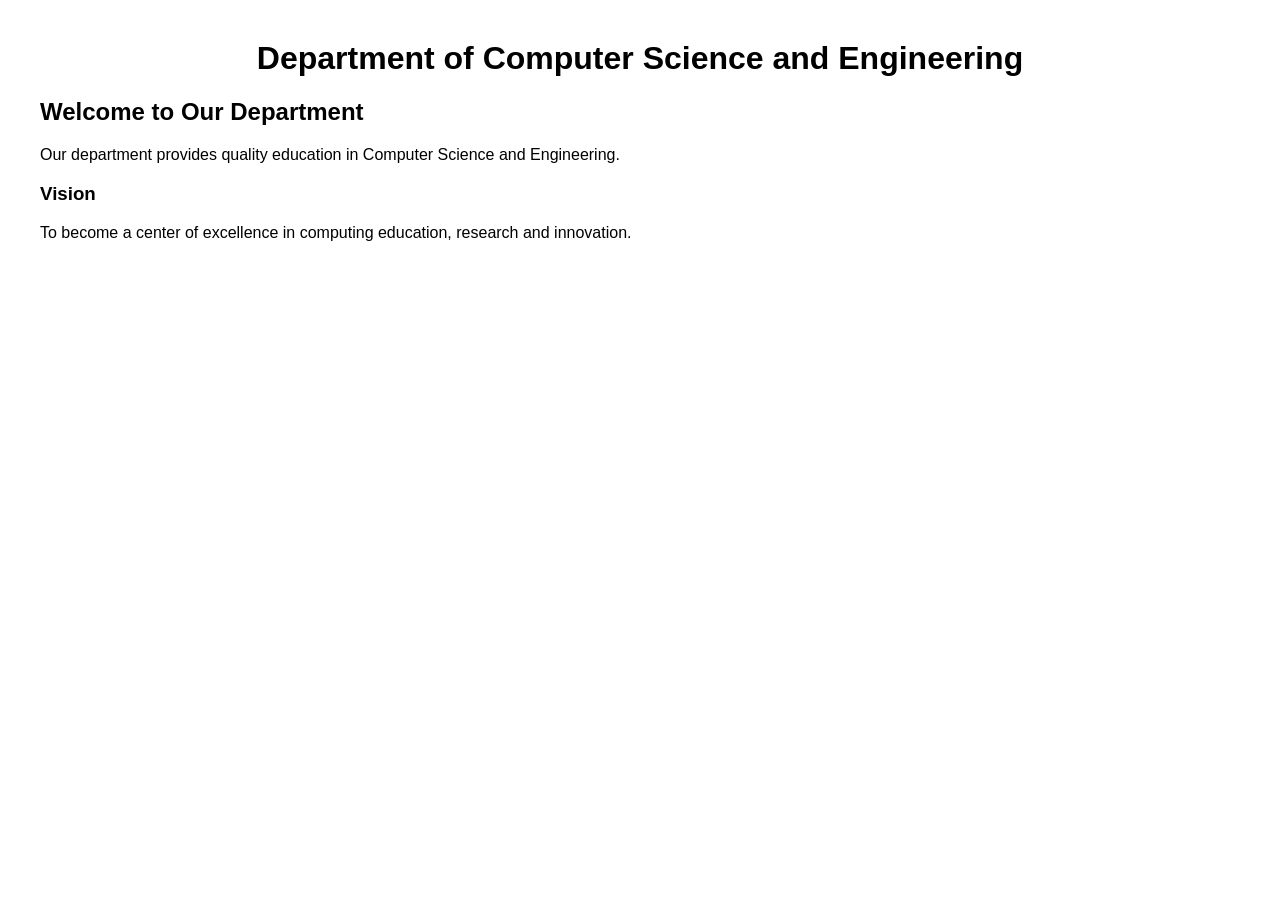
==== index.html @ 961ccb38 "Add department home page" ====
<!DOCTYPE html>
<html>
<head>
    <title>Computer Science Department</title>
    <link rel="stylesheet" href="style.css">
</head>
<body>

    <h1>Department of Computer Science and Engineering</h1>

    <h2>Welcome to Our Department</h2>

    <p>
        Our department provides quality education in Computer Science and Engineering.
    </p>

    <h3>Vision</h3>

    <p>
        To become a center of excellence in computing education, research and innovation.
    </p>

</body>
</html>
---- style.css ----
body {
    font-family: Arial, sans-serif;
    margin: 40px;
}

h1 {
    text-align: center;
}

nav {
    margin: 20px 0;
}

nav a {
    margin-right: 20px;
}

table {
    border-collapse: collapse;
}

th, td {
    padding: 10px;
}
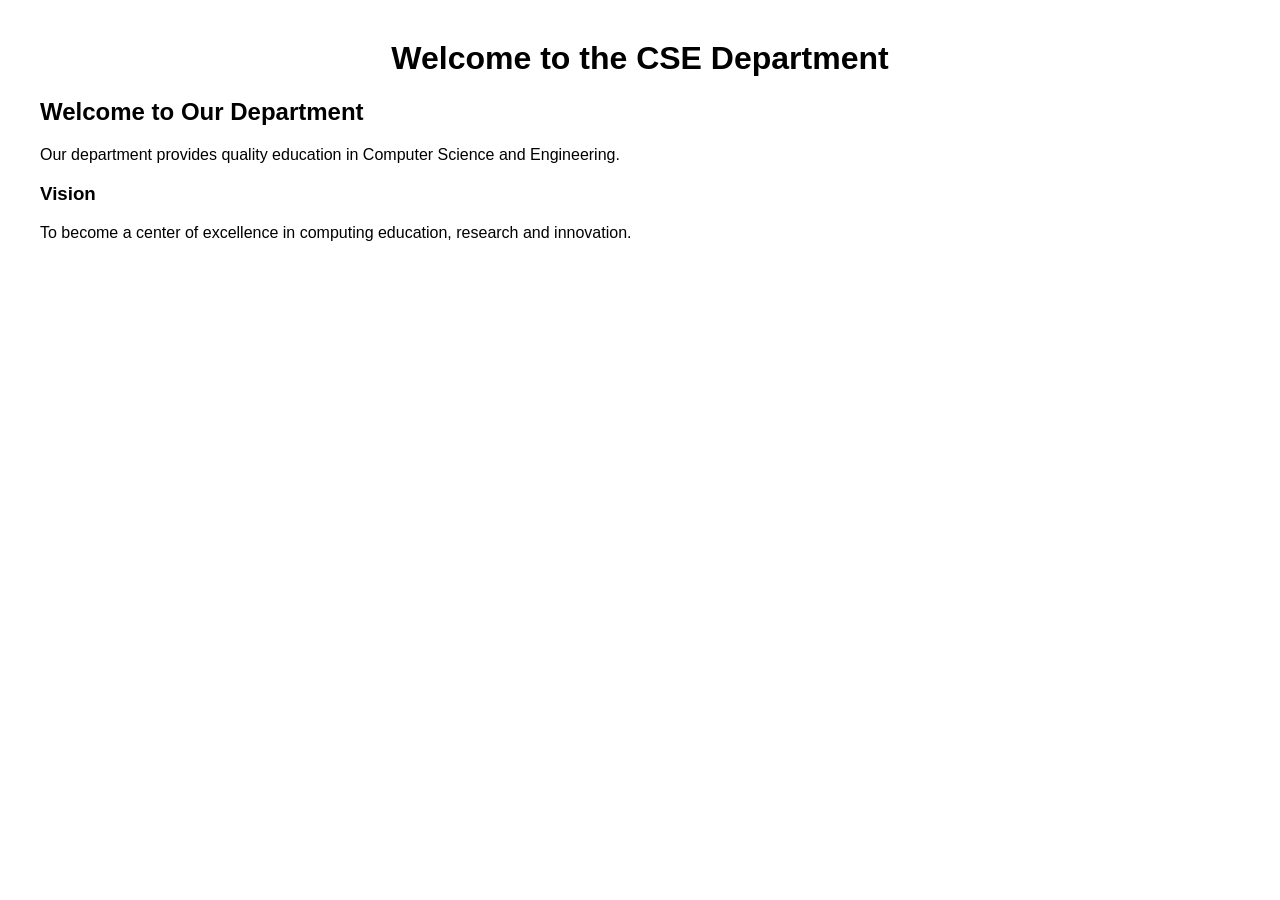
==== commit d438d0b7: "Update home page heading" ====
--- a/index.html
+++ b/index.html
@@ -6,7 +6,7 @@
 </head>
 <body>
 
-    <h1>Department of Computer Science and Engineering</h1>
+    <h1>Welcome to the CSE Department</h1>
 
     <h2>Welcome to Our Department</h2>
 
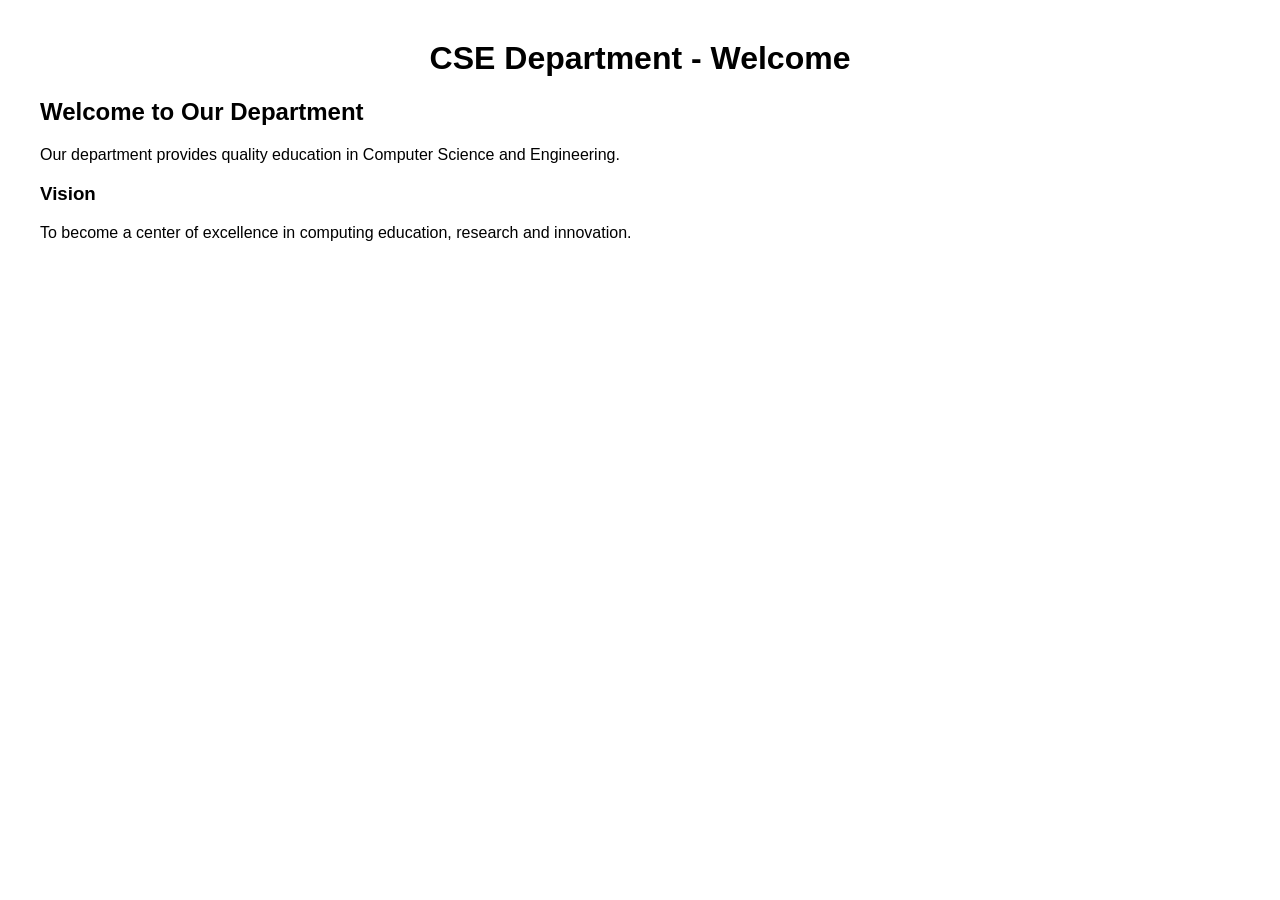
==== commit 8a4c0a4f: "Change home page heading" ====
--- a/index.html
+++ b/index.html
@@ -6,7 +6,7 @@
 </head>
 <body>
 
-    <h1>Welcome to the CSE Department</h1>
+    <h1>CSE Department - Welcome</h1>
 
     <h2>Welcome to Our Department</h2>
 
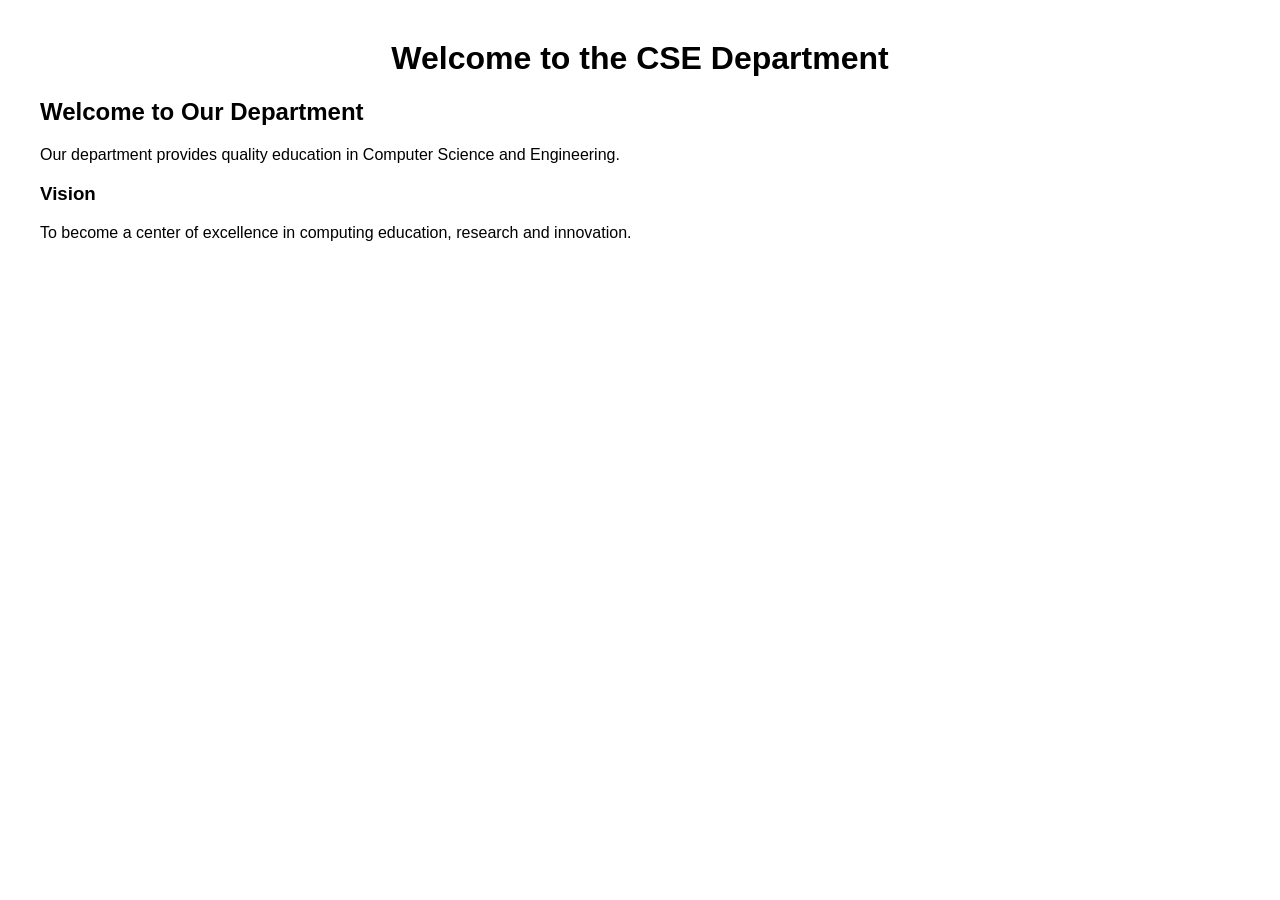
==== commit b67ee7da: "Resolve merge conflict in home page" ====
--- a/index.html
+++ b/index.html
@@ -6,8 +6,7 @@
 </head>
 <body>
 
-    <h1>CSE Department - Welcome</h1>
-
+    <h1>Welcome to the CSE Department</h1>
     <h2>Welcome to Our Department</h2>
 
     <p>
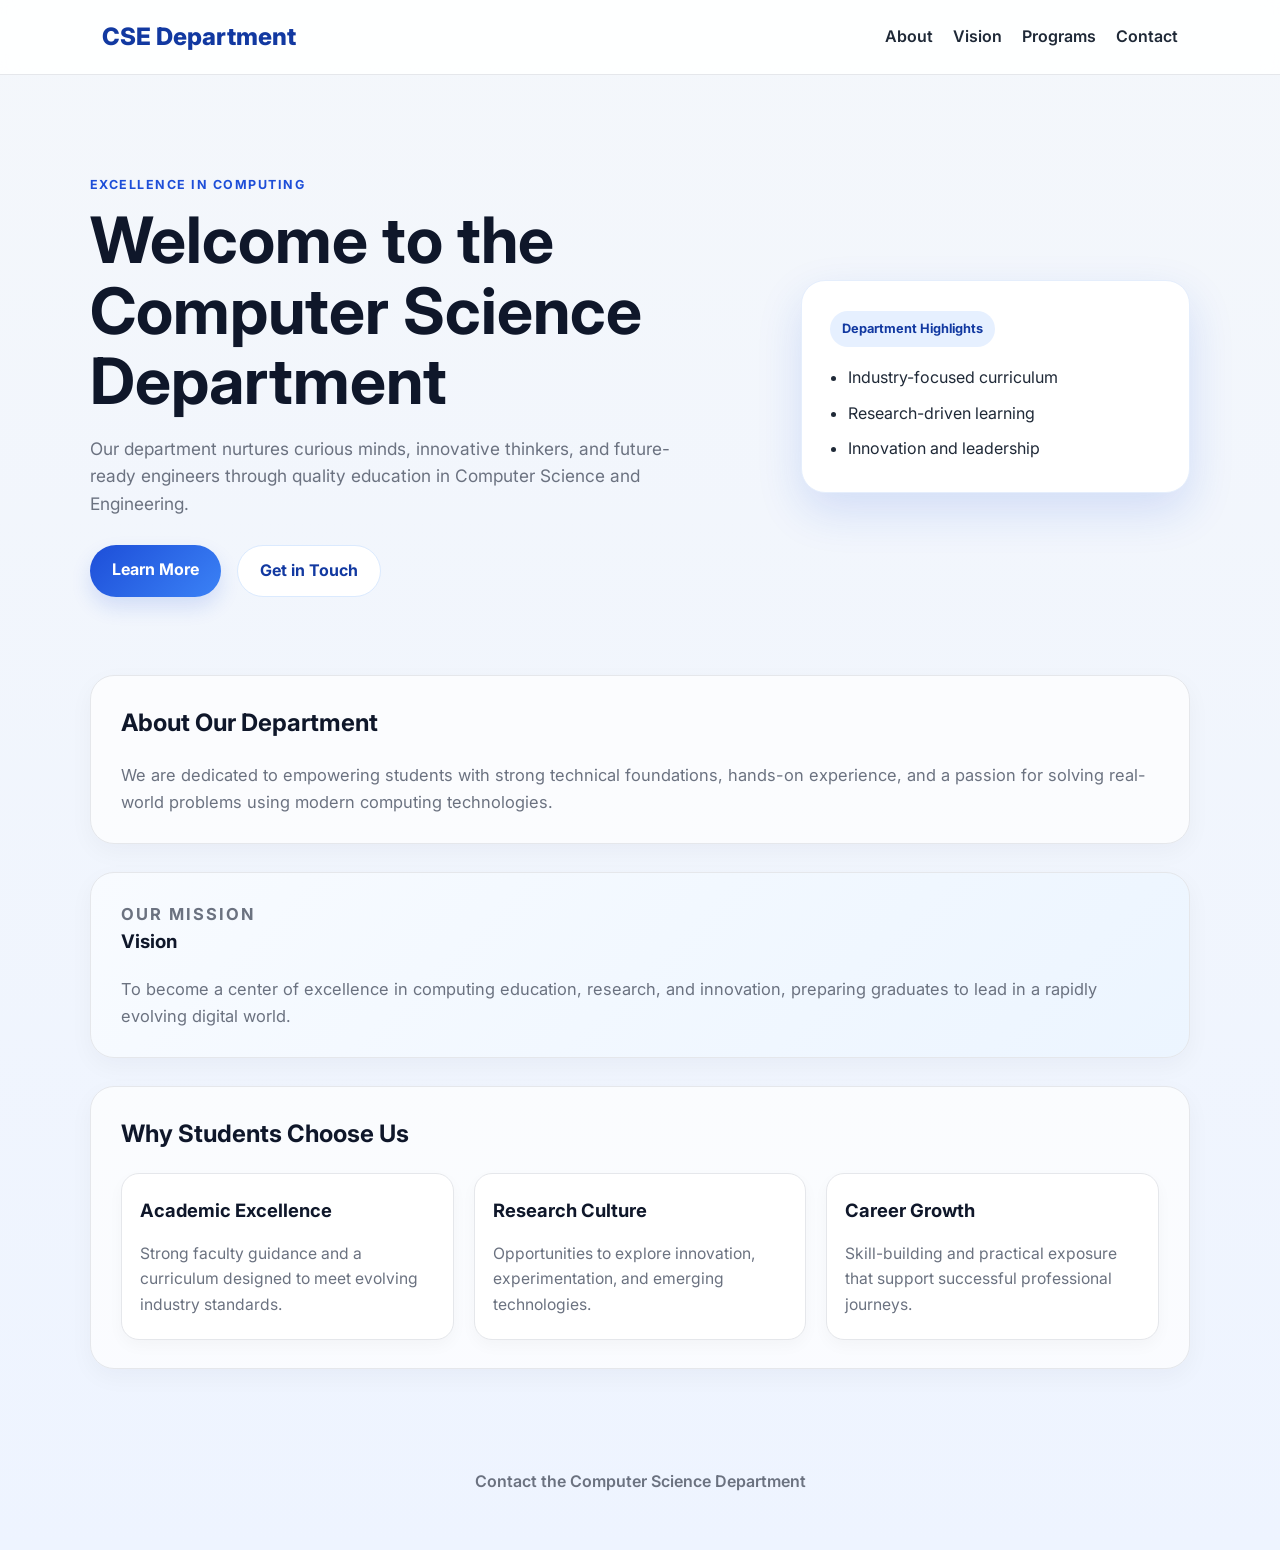
==== commit 8176bd25: "Update website files" ====
--- a/index.html
+++ b/index.html
@@ -1,23 +1,86 @@
 <!DOCTYPE html>
-<html>
+<html lang="en">
 <head>
+    <meta charset="UTF-8">
+    <meta name="viewport" content="width=device-width, initial-scale=1.0">
     <title>Computer Science Department</title>
+    <link rel="preconnect" href="https://fonts.googleapis.com">
+    <link rel="preconnect" href="https://fonts.gstatic.com" crossorigin>
+    <link href="https://fonts.googleapis.com/css2?family=Inter:wght@400;500;600;700;800&display=swap" rel="stylesheet">
     <link rel="stylesheet" href="style.css">
 </head>
 <body>
+    <header class="topbar">
+        <div class="brand">CSE Department</div>
+        <nav class="nav">
+            <a href="#about">About</a>
+            <a href="#vision">Vision</a>
+            <a href="#programs">Programs</a>
+            <a href="#contact">Contact</a>
+        </nav>
+    </header>
 
-    <h1>Welcome to the CSE Department</h1>
-    <h2>Welcome to Our Department</h2>
+    <main>
+        <section class="hero">
+            <div class="hero-text">
+                <p class="eyebrow">Excellence in Computing</p>
+                <h1>Welcome to the Computer Science Department</h1>
+                <p class="intro">
+                    Our department nurtures curious minds, innovative thinkers, and future-ready engineers through quality education in Computer Science and Engineering.
+                </p>
+                <div class="hero-actions">
+                    <a class="primary-btn" href="#about">Learn More</a>
+                    <a class="secondary-btn" href="#contact">Get in Touch</a>
+                </div>
+            </div>
+            <div class="hero-card">
+                <div class="card-badge">Department Highlights</div>
+                <ul>
+                    <li>Industry-focused curriculum</li>
+                    <li>Research-driven learning</li>
+                    <li>Innovation and leadership</li>
+                </ul>
+            </div>
+        </section>
 
-    <p>
-        Our department provides quality education in Computer Science and Engineering.
-    </p>
+        <section id="about" class="section">
+            <h2>About Our Department</h2>
+            <p>
+                We are dedicated to empowering students with strong technical foundations, hands-on experience, and a passion for solving real-world problems using modern computing technologies.
+            </p>
+        </section>
 
-    <h3>Vision</h3>
+        <section id="vision" class="section vision-section">
+            <div class="section-heading">
+                <p class="eyebrow">Our Mission</p>
+                <h3>Vision</h3>
+            </div>
+            <p>
+                To become a center of excellence in computing education, research, and innovation, preparing graduates to lead in a rapidly evolving digital world.
+            </p>
+        </section>
 
-    <p>
-        To become a center of excellence in computing education, research and innovation.
-    </p>
+        <section id="programs" class="section cards-section">
+            <h2>Why Students Choose Us</h2>
+            <div class="cards">
+                <article class="card">
+                    <h3>Academic Excellence</h3>
+                    <p>Strong faculty guidance and a curriculum designed to meet evolving industry standards.</p>
+                </article>
+                <article class="card">
+                    <h3>Research Culture</h3>
+                    <p>Opportunities to explore innovation, experimentation, and emerging technologies.</p>
+                </article>
+                <article class="card">
+                    <h3>Career Growth</h3>
+                    <p>Skill-building and practical exposure that support successful professional journeys.</p>
+                </article>
+            </div>
+        </section>
+    </main>
 
+    <footer id="contact" class="footer">
+        <p>Contact the Computer Science Department</p>
+    </footer>
 </body>
 </html>
--- a/style.css
+++ b/style.css
@@ -1,24 +1,246 @@
+:root {
+    --bg: #f4f7fb;
+    --bg-accent: #e6f0ff;
+    --primary: #1d4ed8;
+    --primary-dark: #1239a1;
+    --text: #1f2937;
+    --muted: #6b7280;
+    --card: #ffffff;
+    --shadow: rgba(29, 78, 216, 0.15);
+}
+
+* {
+    box-sizing: border-box;
+}
+
+html {
+    scroll-behavior: smooth;
+}
+
 body {
-    font-family: Arial, sans-serif;
-    margin: 40px;
+    margin: 0;
+    font-family: 'Inter', Arial, sans-serif;
+    background: linear-gradient(180deg, var(--bg) 0%, #eef4ff 100%);
+    color: var(--text);
+    line-height: 1.6;
+}
+
+header {
+    position: sticky;
+    top: 0;
+    z-index: 10;
+    display: flex;
+    justify-content: space-between;
+    align-items: center;
+    padding: 18px 8%;
+    background: rgba(255, 255, 255, 0.9);
+    backdrop-filter: blur(8px);
+    border-bottom: 1px solid #e5e7eb;
+}
+
+.brand {
+    font-size: 1.5rem;
+    font-weight: 800;
+    color: var(--primary-dark);
+}
+
+.nav {
+    display: flex;
+    gap: 20px;
+    flex-wrap: wrap;
+}
+
+.nav a {
+    text-decoration: none;
+    color: var(--text);
+    font-weight: 600;
+    transition: color 0.2s ease;
+}
+
+.nav a:hover {
+    color: var(--primary);
+}
+
+main {
+    width: min(1100px, 90%);
+    margin: 0 auto;
+    padding: 40px 0 60px;
+}
+
+.hero {
+    display: grid;
+    grid-template-columns: 1.4fr 0.8fr;
+    gap: 30px;
+    align-items: center;
+    padding: 40px 0 30px;
+}
+
+.hero-text {
+    padding: 20px 0;
+}
+
+.eyebrow {
+    margin: 0 0 10px;
+    text-transform: uppercase;
+    letter-spacing: 0.12em;
+    font-size: 0.78rem;
+    color: var(--primary);
+    font-weight: 700;
 }
 
 h1 {
+    margin: 0;
+    font-size: clamp(2.3rem, 5vw, 4rem);
+    line-height: 1.1;
+    color: #0f172a;
+}
+
+.intro {
+    margin-top: 18px;
+    max-width: 620px;
+    font-size: 1.08rem;
+    color: var(--muted);
+}
+
+.hero-actions {
+    display: flex;
+    gap: 16px;
+    margin-top: 28px;
+    flex-wrap: wrap;
+}
+
+.primary-btn,
+.secondary-btn {
+    display: inline-block;
+    padding: 12px 22px;
+    border-radius: 999px;
+    text-decoration: none;
+    font-weight: 700;
+    transition: transform 0.2s ease, box-shadow 0.2s ease;
+}
+
+.primary-btn {
+    background: linear-gradient(135deg, var(--primary), #3b82f6);
+    color: #fff;
+    box-shadow: 0 10px 20px var(--shadow);
+}
+
+.secondary-btn {
+    background: #fff;
+    color: var(--primary-dark);
+    border: 1px solid #dbeafe;
+}
+
+.primary-btn:hover,
+.secondary-btn:hover {
+    transform: translateY(-2px);
+}
+
+.hero-card {
+    background: var(--card);
+    border-radius: 24px;
+    padding: 30px 28px;
+    box-shadow: 0 18px 45px var(--shadow);
+    border: 1px solid #e5eefc;
+}
+
+.card-badge {
+    display: inline-block;
+    background: var(--bg-accent);
+    color: var(--primary-dark);
+    padding: 8px 12px;
+    border-radius: 999px;
+    font-size: 0.8rem;
+    font-weight: 700;
+    margin-bottom: 18px;
+}
+
+.hero-card ul {
+    margin: 0;
+    padding-left: 18px;
+    color: var(--text);
+}
+
+.hero-card li + li {
+    margin-top: 10px;
+}
+
+.section {
+    background: rgba(255, 255, 255, 0.7);
+    border: 1px solid #e5e7eb;
+    border-radius: 24px;
+    padding: 28px 30px;
+    margin-top: 28px;
+    box-shadow: 0 8px 25px rgba(15, 23, 42, 0.04);
+}
+
+.section h2,
+.section h3 {
+    margin-top: 0;
+    color: #0f172a;
+}
+
+.section p {
+    margin-bottom: 0;
+    color: var(--muted);
+    font-size: 1.03rem;
+}
+
+.vision-section {
+    background: linear-gradient(135deg, #f8fbff, #ecf5ff);
+}
+
+.cards-section h2 {
+    margin-bottom: 20px;
+}
+
+.cards {
+    display: grid;
+    grid-template-columns: repeat(3, minmax(0, 1fr));
+    gap: 20px;
+}
+
+.card {
+    background: var(--card);
+    border: 1px solid #e5e7eb;
+    border-radius: 18px;
+    padding: 22px 18px;
+    box-shadow: 0 6px 16px rgba(15, 23, 42, 0.03);
+}
+
+.card h3 {
+    margin-bottom: 10px;
+    font-size: 1.15rem;
+}
+
+.card p {
+    font-size: 0.98rem;
+}
+
+.footer {
     text-align: center;
-}
-
-nav {
-    margin: 20px 0;
-}
-
-nav a {
-    margin-right: 20px;
-}
-
-table {
-    border-collapse: collapse;
-}
-
-th, td {
-    padding: 10px;
-}
+    padding: 24px 16px 40px;
+    color: var(--muted);
+    font-weight: 600;
+}
+
+@media (max-width: 768px) {
+    header {
+        flex-direction: column;
+        gap: 12px;
+        padding-top: 16px;
+        padding-bottom: 16px;
+    }
+
+    .hero {
+        grid-template-columns: 1fr;
+    }
+
+    .cards {
+        grid-template-columns: 1fr;
+    }
+
+    main {
+        padding-top: 24px;
+    }
+}
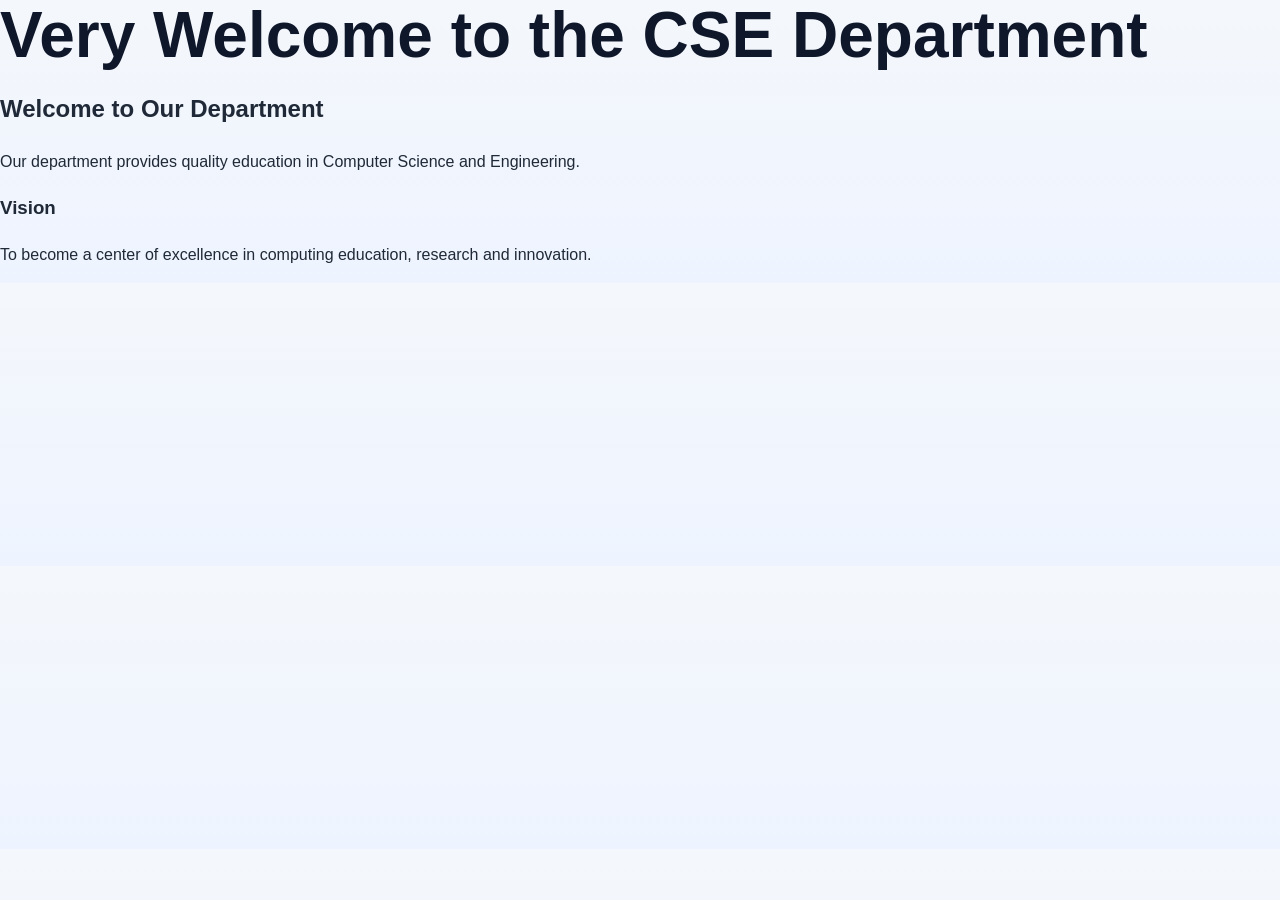
==== commit 952234bb: "Update home page heading" ====
--- a/index.html
+++ b/index.html
@@ -1,86 +1,24 @@
 <!DOCTYPE html>
-<html lang="en">
+<html>
 <head>
-    <meta charset="UTF-8">
-    <meta name="viewport" content="width=device-width, initial-scale=1.0">
     <title>Computer Science Department</title>
-    <link rel="preconnect" href="https://fonts.googleapis.com">
-    <link rel="preconnect" href="https://fonts.gstatic.com" crossorigin>
-    <link href="https://fonts.googleapis.com/css2?family=Inter:wght@400;500;600;700;800&display=swap" rel="stylesheet">
     <link rel="stylesheet" href="style.css">
 </head>
 <body>
-    <header class="topbar">
-        <div class="brand">CSE Department</div>
-        <nav class="nav">
-            <a href="#about">About</a>
-            <a href="#vision">Vision</a>
-            <a href="#programs">Programs</a>
-            <a href="#contact">Contact</a>
-        </nav>
-    </header>
 
-    <main>
-        <section class="hero">
-            <div class="hero-text">
-                <p class="eyebrow">Excellence in Computing</p>
-                <h1>Welcome to the Computer Science Department</h1>
-                <p class="intro">
-                    Our department nurtures curious minds, innovative thinkers, and future-ready engineers through quality education in Computer Science and Engineering.
-                </p>
-                <div class="hero-actions">
-                    <a class="primary-btn" href="#about">Learn More</a>
-                    <a class="secondary-btn" href="#contact">Get in Touch</a>
-                </div>
-            </div>
-            <div class="hero-card">
-                <div class="card-badge">Department Highlights</div>
-                <ul>
-                    <li>Industry-focused curriculum</li>
-                    <li>Research-driven learning</li>
-                    <li>Innovation and leadership</li>
-                </ul>
-            </div>
-        </section>
+    <h1>Very Welcome to the CSE Department</h1>
 
-        <section id="about" class="section">
-            <h2>About Our Department</h2>
-            <p>
-                We are dedicated to empowering students with strong technical foundations, hands-on experience, and a passion for solving real-world problems using modern computing technologies.
-            </p>
-        </section>
+    <h2>Welcome to Our Department</h2>
 
-        <section id="vision" class="section vision-section">
-            <div class="section-heading">
-                <p class="eyebrow">Our Mission</p>
-                <h3>Vision</h3>
-            </div>
-            <p>
-                To become a center of excellence in computing education, research, and innovation, preparing graduates to lead in a rapidly evolving digital world.
-            </p>
-        </section>
+    <p>
+        Our department provides quality education in Computer Science and Engineering.
+    </p>
 
-        <section id="programs" class="section cards-section">
-            <h2>Why Students Choose Us</h2>
-            <div class="cards">
-                <article class="card">
-                    <h3>Academic Excellence</h3>
-                    <p>Strong faculty guidance and a curriculum designed to meet evolving industry standards.</p>
-                </article>
-                <article class="card">
-                    <h3>Research Culture</h3>
-                    <p>Opportunities to explore innovation, experimentation, and emerging technologies.</p>
-                </article>
-                <article class="card">
-                    <h3>Career Growth</h3>
-                    <p>Skill-building and practical exposure that support successful professional journeys.</p>
-                </article>
-            </div>
-        </section>
-    </main>
+    <h3>Vision</h3>
 
-    <footer id="contact" class="footer">
-        <p>Contact the Computer Science Department</p>
-    </footer>
+    <p>
+        To become a center of excellence in computing education, research and innovation.
+    </p>
+
 </body>
 </html>
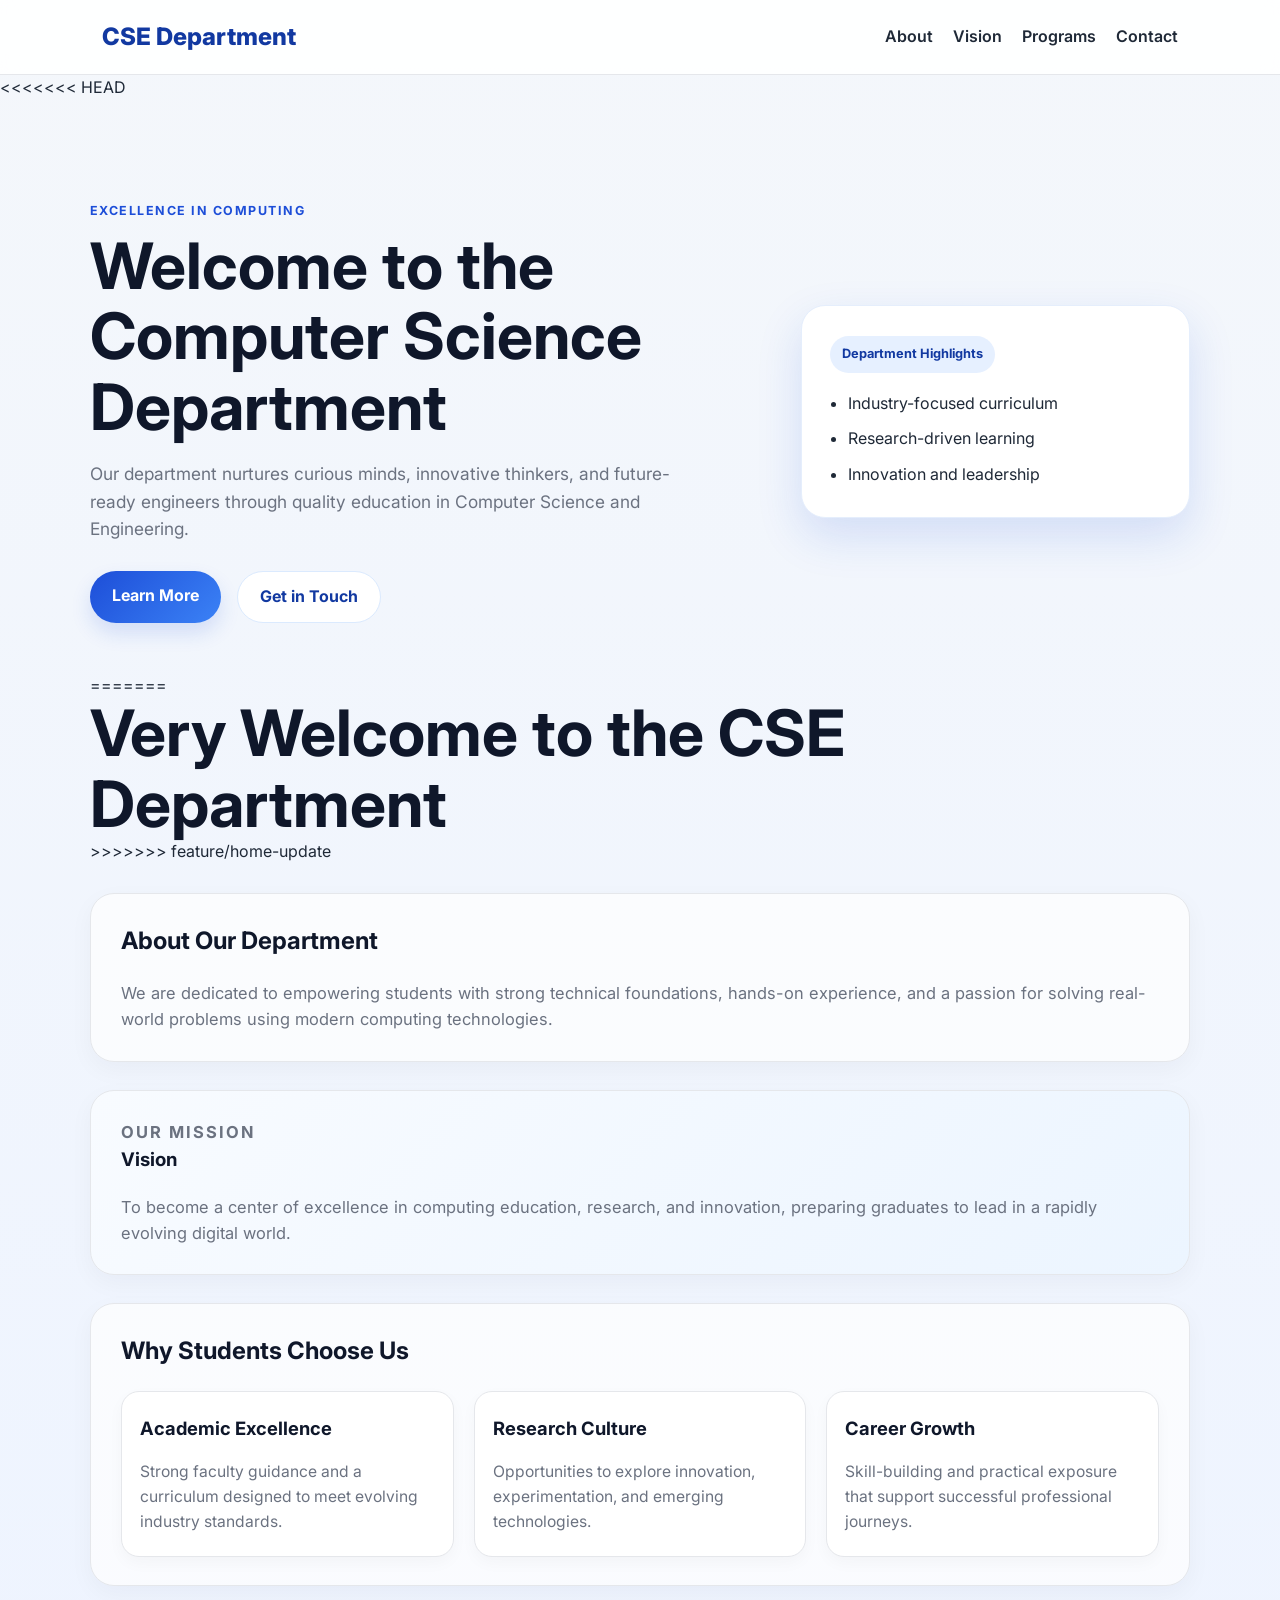
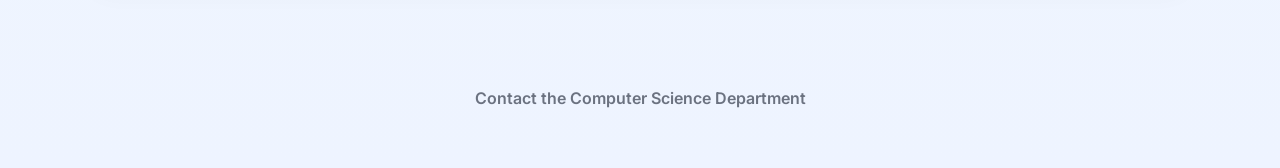
==== commit 4486287f: "Resolve merge conflict in home page" ====
--- a/index.html
+++ b/index.html
@@ -1,24 +1,90 @@
 <!DOCTYPE html>
-<html>
+<html lang="en">
 <head>
+    <meta charset="UTF-8">
+    <meta name="viewport" content="width=device-width, initial-scale=1.0">
     <title>Computer Science Department</title>
+    <link rel="preconnect" href="https://fonts.googleapis.com">
+    <link rel="preconnect" href="https://fonts.gstatic.com" crossorigin>
+    <link href="https://fonts.googleapis.com/css2?family=Inter:wght@400;500;600;700;800&display=swap" rel="stylesheet">
     <link rel="stylesheet" href="style.css">
 </head>
 <body>
+    <header class="topbar">
+        <div class="brand">CSE Department</div>
+        <nav class="nav">
+            <a href="#about">About</a>
+            <a href="#vision">Vision</a>
+            <a href="#programs">Programs</a>
+            <a href="#contact">Contact</a>
+        </nav>
+    </header>
 
+<<<<<<< HEAD
+    <main>
+        <section class="hero">
+            <div class="hero-text">
+                <p class="eyebrow">Excellence in Computing</p>
+                <h1>Welcome to the Computer Science Department</h1>
+                <p class="intro">
+                    Our department nurtures curious minds, innovative thinkers, and future-ready engineers through quality education in Computer Science and Engineering.
+                </p>
+                <div class="hero-actions">
+                    <a class="primary-btn" href="#about">Learn More</a>
+                    <a class="secondary-btn" href="#contact">Get in Touch</a>
+                </div>
+            </div>
+            <div class="hero-card">
+                <div class="card-badge">Department Highlights</div>
+                <ul>
+                    <li>Industry-focused curriculum</li>
+                    <li>Research-driven learning</li>
+                    <li>Innovation and leadership</li>
+                </ul>
+            </div>
+        </section>
+=======
     <h1>Very Welcome to the CSE Department</h1>
+>>>>>>> feature/home-update
 
-    <h2>Welcome to Our Department</h2>
+        <section id="about" class="section">
+            <h2>About Our Department</h2>
+            <p>
+                We are dedicated to empowering students with strong technical foundations, hands-on experience, and a passion for solving real-world problems using modern computing technologies.
+            </p>
+        </section>
 
-    <p>
-        Our department provides quality education in Computer Science and Engineering.
-    </p>
+        <section id="vision" class="section vision-section">
+            <div class="section-heading">
+                <p class="eyebrow">Our Mission</p>
+                <h3>Vision</h3>
+            </div>
+            <p>
+                To become a center of excellence in computing education, research, and innovation, preparing graduates to lead in a rapidly evolving digital world.
+            </p>
+        </section>
 
-    <h3>Vision</h3>
+        <section id="programs" class="section cards-section">
+            <h2>Why Students Choose Us</h2>
+            <div class="cards">
+                <article class="card">
+                    <h3>Academic Excellence</h3>
+                    <p>Strong faculty guidance and a curriculum designed to meet evolving industry standards.</p>
+                </article>
+                <article class="card">
+                    <h3>Research Culture</h3>
+                    <p>Opportunities to explore innovation, experimentation, and emerging technologies.</p>
+                </article>
+                <article class="card">
+                    <h3>Career Growth</h3>
+                    <p>Skill-building and practical exposure that support successful professional journeys.</p>
+                </article>
+            </div>
+        </section>
+    </main>
 
-    <p>
-        To become a center of excellence in computing education, research and innovation.
-    </p>
-
+    <footer id="contact" class="footer">
+        <p>Contact the Computer Science Department</p>
+    </footer>
 </body>
 </html>
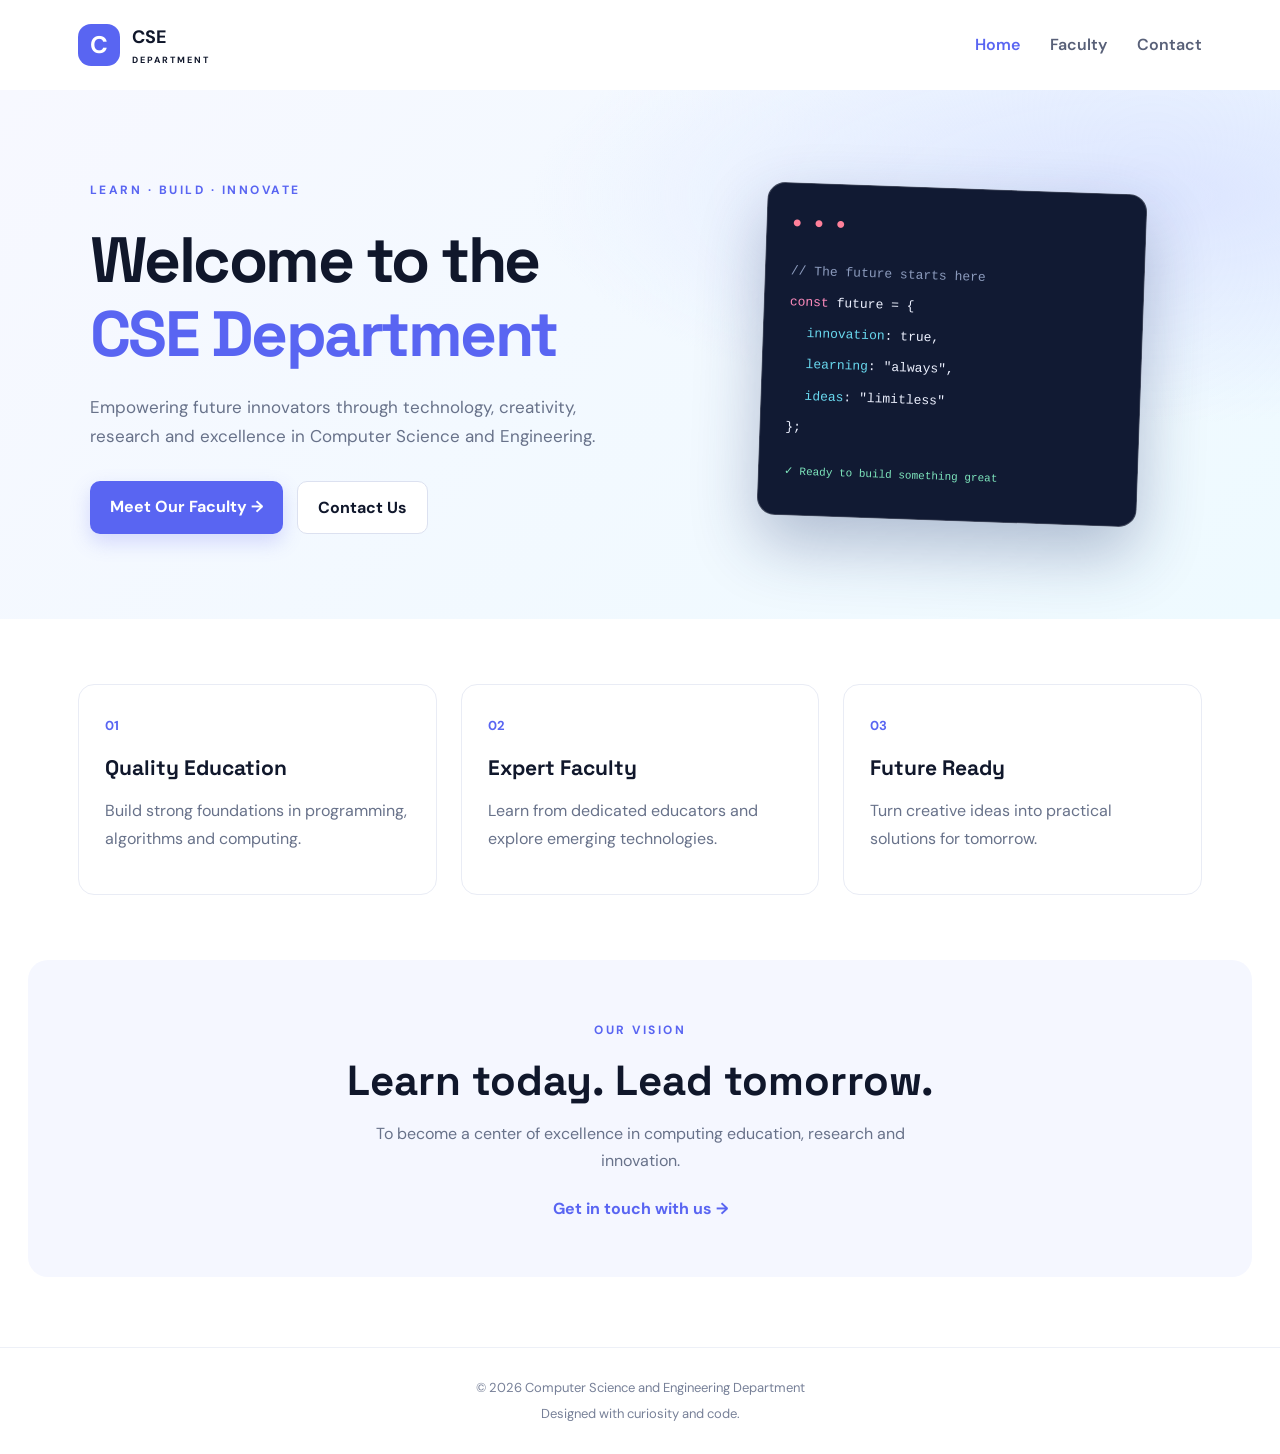
==== commit dd3bb32c: "Improve department website design" ====
--- a/index.html
+++ b/index.html
@@ -1,90 +1,87 @@
+
 <!DOCTYPE html>
 <html lang="en">
 <head>
-    <meta charset="UTF-8">
-    <meta name="viewport" content="width=device-width, initial-scale=1.0">
-    <title>Computer Science Department</title>
-    <link rel="preconnect" href="https://fonts.googleapis.com">
-    <link rel="preconnect" href="https://fonts.gstatic.com" crossorigin>
-    <link href="https://fonts.googleapis.com/css2?family=Inter:wght@400;500;600;700;800&display=swap" rel="stylesheet">
-    <link rel="stylesheet" href="style.css">
+  <meta charset="UTF-8">
+  <meta name="viewport" content="width=device-width, initial-scale=1.0">
+  <title>CSE Department | Excellence in Computing</title>
+  <link rel="stylesheet" href="style.css">
 </head>
 <body>
-    <header class="topbar">
-        <div class="brand">CSE Department</div>
-        <nav class="nav">
-            <a href="#about">About</a>
-            <a href="#vision">Vision</a>
-            <a href="#programs">Programs</a>
-            <a href="#contact">Contact</a>
-        </nav>
-    </header>
+  <header class="navbar">
+    <a class="brand" href="index.html">
+      <span class="brand-icon">C</span>
+      <span>CSE <small>DEPARTMENT</small></span>
+    </a>
+    <nav>
+      <a class="active" href="index.html">Home</a>
+      <a href="faculty.html">Faculty</a>
+      <a href="contact.html">Contact</a>
+    </nav>
+  </header>
 
-<<<<<<< HEAD
-    <main>
-        <section class="hero">
-            <div class="hero-text">
-                <p class="eyebrow">Excellence in Computing</p>
-                <h1>Welcome to the Computer Science Department</h1>
-                <p class="intro">
-                    Our department nurtures curious minds, innovative thinkers, and future-ready engineers through quality education in Computer Science and Engineering.
-                </p>
-                <div class="hero-actions">
-                    <a class="primary-btn" href="#about">Learn More</a>
-                    <a class="secondary-btn" href="#contact">Get in Touch</a>
-                </div>
-            </div>
-            <div class="hero-card">
-                <div class="card-badge">Department Highlights</div>
-                <ul>
-                    <li>Industry-focused curriculum</li>
-                    <li>Research-driven learning</li>
-                    <li>Innovation and leadership</li>
-                </ul>
-            </div>
-        </section>
-=======
-    <h1>Very Welcome to the CSE Department</h1>
->>>>>>> feature/home-update
+  <main>
+    <section class="hero">
+      <div class="hero-content">
+        <span class="eyebrow">LEARN · BUILD · INNOVATE</span>
+        <h1>Welcome to the <span>CSE Department</span></h1>
+        <p>
+          Empowering future innovators through technology, creativity,
+          research and excellence in Computer Science and Engineering.
+        </p>
+        <div class="hero-actions">
+          <a class="button primary" href="faculty.html">Meet Our Faculty →</a>
+          <a class="button secondary" href="contact.html">Contact Us</a>
+        </div>
+      </div>
+      <div class="hero-art" aria-label="Computer science illustration">
+        <div class="orbit orbit-one"></div>
+        <div class="orbit orbit-two"></div>
+        <div class="code-card">
+          <div class="dots">● ● ●</div>
+          <p class="code-muted">// The future starts here</p>
+          <p><span class="pink">const</span> future = {</p>
+          <p class="indent"><span class="blue">innovation</span>: true,</p>
+          <p class="indent"><span class="blue">learning</span>: "always",</p>
+          <p class="indent"><span class="blue">ideas</span>: "limitless"</p>
+          <p>};</p>
+          <p class="success">✓ Ready to build something great</p>
+        </div>
+      </div>
+    </section>
 
-        <section id="about" class="section">
-            <h2>About Our Department</h2>
-            <p>
-                We are dedicated to empowering students with strong technical foundations, hands-on experience, and a passion for solving real-world problems using modern computing technologies.
-            </p>
-        </section>
+    <section class="highlights">
+      <article class="highlight">
+        <span class="number">01</span>
+        <h2>Quality Education</h2>
+        <p>Build strong foundations in programming, algorithms and computing.</p>
+      </article>
+      <article class="highlight">
+        <span class="number">02</span>
+        <h2>Expert Faculty</h2>
+        <p>Learn from dedicated educators and explore emerging technologies.</p>
+      </article>
+      <article class="highlight">
+        <span class="number">03</span>
+        <h2>Future Ready</h2>
+        <p>Turn creative ideas into practical solutions for tomorrow.</p>
+      </article>
+    </section>
 
-        <section id="vision" class="section vision-section">
-            <div class="section-heading">
-                <p class="eyebrow">Our Mission</p>
-                <h3>Vision</h3>
-            </div>
-            <p>
-                To become a center of excellence in computing education, research, and innovation, preparing graduates to lead in a rapidly evolving digital world.
-            </p>
-        </section>
+    <section class="vision">
+      <span class="eyebrow">OUR VISION</span>
+      <h2>Learn today. Lead tomorrow.</h2>
+      <p>
+        To become a center of excellence in computing education,
+        research and innovation.
+      </p>
+      <a href="contact.html">Get in touch with us →</a>
+    </section>
+  </main>
 
-        <section id="programs" class="section cards-section">
-            <h2>Why Students Choose Us</h2>
-            <div class="cards">
-                <article class="card">
-                    <h3>Academic Excellence</h3>
-                    <p>Strong faculty guidance and a curriculum designed to meet evolving industry standards.</p>
-                </article>
-                <article class="card">
-                    <h3>Research Culture</h3>
-                    <p>Opportunities to explore innovation, experimentation, and emerging technologies.</p>
-                </article>
-                <article class="card">
-                    <h3>Career Growth</h3>
-                    <p>Skill-building and practical exposure that support successful professional journeys.</p>
-                </article>
-            </div>
-        </section>
-    </main>
-
-    <footer id="contact" class="footer">
-        <p>Contact the Computer Science Department</p>
-    </footer>
+  <footer>
+    <p>© 2026 Computer Science and Engineering Department</p>
+    <p>Designed with curiosity and code.</p>
+  </footer>
 </body>
-</html>+</html>
--- a/style.css
+++ b/style.css
@@ -1,246 +1,331 @@
+
+@import url('https://fonts.googleapis.com/css2?family=DM+Sans:wght@400;500;600;700&family=Space+Grotesk:wght@400;500;600;700&display=swap');
+
 :root {
-    --bg: #f4f7fb;
-    --bg-accent: #e6f0ff;
-    --primary: #1d4ed8;
-    --primary-dark: #1239a1;
-    --text: #1f2937;
-    --muted: #6b7280;
-    --card: #ffffff;
-    --shadow: rgba(29, 78, 216, 0.15);
+  --navy: #10172b;
+  --blue: #5965f2;
+  --cyan: #69d9ef;
+  --muted: #68728a;
+  --light: #f5f7ff;
 }
 
 * {
-    box-sizing: border-box;
-}
-
-html {
-    scroll-behavior: smooth;
+  box-sizing: border-box;
 }
 
 body {
-    margin: 0;
-    font-family: 'Inter', Arial, sans-serif;
-    background: linear-gradient(180deg, var(--bg) 0%, #eef4ff 100%);
-    color: var(--text);
-    line-height: 1.6;
-}
-
-header {
-    position: sticky;
-    top: 0;
-    z-index: 10;
-    display: flex;
-    justify-content: space-between;
-    align-items: center;
-    padding: 18px 8%;
-    background: rgba(255, 255, 255, 0.9);
-    backdrop-filter: blur(8px);
-    border-bottom: 1px solid #e5e7eb;
+  margin: 0;
+  font-family: 'DM Sans', Arial, sans-serif;
+  color: var(--navy);
+  background: white;
+  line-height: 1.7;
+}
+
+.navbar {
+  max-width: 1180px;
+  margin: auto;
+  padding: 22px 28px;
+  display: flex;
+  align-items: center;
+  justify-content: space-between;
+  gap: 20px;
 }
 
 .brand {
-    font-size: 1.5rem;
-    font-weight: 800;
-    color: var(--primary-dark);
-}
-
-.nav {
-    display: flex;
-    gap: 20px;
-    flex-wrap: wrap;
-}
-
-.nav a {
-    text-decoration: none;
-    color: var(--text);
-    font-weight: 600;
-    transition: color 0.2s ease;
-}
-
-.nav a:hover {
-    color: var(--primary);
-}
-
-main {
-    width: min(1100px, 90%);
-    margin: 0 auto;
-    padding: 40px 0 60px;
+  display: flex;
+  align-items: center;
+  gap: 12px;
+  color: var(--navy);
+  font-weight: 700;
+  font-size: 18px;
+  text-decoration: none;
+}
+
+.brand-icon {
+  display: grid;
+  place-items: center;
+  width: 42px;
+  height: 42px;
+  color: white;
+  background: var(--blue);
+  border-radius: 13px;
+  font-size: 24px;
+}
+
+.brand small {
+  display: block;
+  font-size: 9px;
+  letter-spacing: 2px;
+}
+
+nav {
+  display: flex;
+  flex-wrap: wrap;
+  gap: 30px;
+}
+
+nav a {
+  color: #586078;
+  text-decoration: none;
+  font-weight: 600;
+}
+
+nav a:hover,
+nav a.active {
+  color: var(--blue);
 }
 
 .hero {
-    display: grid;
-    grid-template-columns: 1.4fr 0.8fr;
-    gap: 30px;
-    align-items: center;
-    padding: 40px 0 30px;
-}
-
-.hero-text {
-    padding: 20px 0;
+  overflow: hidden;
+  display: grid;
+  grid-template-columns: 1.1fr 0.9fr;
+  align-items: center;
+  gap: 40px;
+  padding: 85px max(7%, calc((100% - 1180px) / 2));
+  background:
+    radial-gradient(ellipse at 90% 20%, #dce5ff 0, transparent 38%),
+    linear-gradient(135deg, #f7f8ff, #eefaff);
 }
 
 .eyebrow {
-    margin: 0 0 10px;
-    text-transform: uppercase;
-    letter-spacing: 0.12em;
-    font-size: 0.78rem;
-    color: var(--primary);
-    font-weight: 700;
-}
-
-h1 {
-    margin: 0;
-    font-size: clamp(2.3rem, 5vw, 4rem);
-    line-height: 1.1;
-    color: #0f172a;
-}
-
-.intro {
-    margin-top: 18px;
-    max-width: 620px;
-    font-size: 1.08rem;
-    color: var(--muted);
+  color: var(--blue);
+  font-size: 12px;
+  font-weight: 700;
+  letter-spacing: 2.5px;
+}
+
+h1,
+h2 {
+  font-family: 'Space Grotesk', Arial, sans-serif;
+  line-height: 1.15;
+}
+
+.hero h1 {
+  margin: 22px 0;
+  font-size: clamp(38px, 5vw, 66px);
+  letter-spacing: -2.5px;
+}
+
+.hero h1 span {
+  display: block;
+  color: var(--blue);
+}
+
+.hero-content > p {
+  max-width: 550px;
+  color: var(--muted);
+  font-size: 17px;
 }
 
 .hero-actions {
-    display: flex;
-    gap: 16px;
-    margin-top: 28px;
-    flex-wrap: wrap;
-}
-
-.primary-btn,
-.secondary-btn {
-    display: inline-block;
-    padding: 12px 22px;
-    border-radius: 999px;
-    text-decoration: none;
-    font-weight: 700;
-    transition: transform 0.2s ease, box-shadow 0.2s ease;
-}
-
-.primary-btn {
-    background: linear-gradient(135deg, var(--primary), #3b82f6);
-    color: #fff;
-    box-shadow: 0 10px 20px var(--shadow);
-}
-
-.secondary-btn {
-    background: #fff;
-    color: var(--primary-dark);
-    border: 1px solid #dbeafe;
-}
-
-.primary-btn:hover,
-.secondary-btn:hover {
-    transform: translateY(-2px);
-}
-
-.hero-card {
-    background: var(--card);
-    border-radius: 24px;
-    padding: 30px 28px;
-    box-shadow: 0 18px 45px var(--shadow);
-    border: 1px solid #e5eefc;
-}
-
-.card-badge {
-    display: inline-block;
-    background: var(--bg-accent);
-    color: var(--primary-dark);
-    padding: 8px 12px;
-    border-radius: 999px;
-    font-size: 0.8rem;
-    font-weight: 700;
-    margin-bottom: 18px;
-}
-
-.hero-card ul {
-    margin: 0;
-    padding-left: 18px;
-    color: var(--text);
-}
-
-.hero-card li + li {
-    margin-top: 10px;
-}
-
-.section {
-    background: rgba(255, 255, 255, 0.7);
-    border: 1px solid #e5e7eb;
-    border-radius: 24px;
-    padding: 28px 30px;
-    margin-top: 28px;
-    box-shadow: 0 8px 25px rgba(15, 23, 42, 0.04);
-}
-
-.section h2,
-.section h3 {
-    margin-top: 0;
-    color: #0f172a;
-}
-
-.section p {
-    margin-bottom: 0;
-    color: var(--muted);
-    font-size: 1.03rem;
-}
-
-.vision-section {
-    background: linear-gradient(135deg, #f8fbff, #ecf5ff);
-}
-
-.cards-section h2 {
-    margin-bottom: 20px;
-}
-
-.cards {
-    display: grid;
-    grid-template-columns: repeat(3, minmax(0, 1fr));
-    gap: 20px;
-}
-
-.card {
-    background: var(--card);
-    border: 1px solid #e5e7eb;
-    border-radius: 18px;
-    padding: 22px 18px;
-    box-shadow: 0 6px 16px rgba(15, 23, 42, 0.03);
-}
-
-.card h3 {
-    margin-bottom: 10px;
-    font-size: 1.15rem;
-}
-
-.card p {
-    font-size: 0.98rem;
-}
-
-.footer {
-    text-align: center;
-    padding: 24px 16px 40px;
-    color: var(--muted);
-    font-weight: 600;
-}
-
-@media (max-width: 768px) {
-    header {
-        flex-direction: column;
-        gap: 12px;
-        padding-top: 16px;
-        padding-bottom: 16px;
-    }
-
-    .hero {
-        grid-template-columns: 1fr;
-    }
-
-    .cards {
-        grid-template-columns: 1fr;
-    }
-
-    main {
-        padding-top: 24px;
-    }
-}
+  display: flex;
+  flex-wrap: wrap;
+  gap: 14px;
+  margin-top: 30px;
+}
+
+.button {
+  padding: 12px 20px;
+  border-radius: 10px;
+  font-weight: 700;
+  text-decoration: none;
+  transition: transform 0.2s;
+}
+
+.button:hover {
+  transform: translateY(-2px);
+}
+
+.primary {
+  background: var(--blue);
+  color: white;
+  box-shadow: 0 8px 20px #5965f238;
+}
+
+.secondary {
+  color: var(--navy);
+  background: white;
+  border: 1px solid #dce1f0;
+}
+
+.hero-art {
+  min-height: 320px;
+  display: grid;
+  place-items: center;
+  position: relative;
+}
+
+.code-card {
+  z-index: 1;
+  width: min(100%, 380px);
+  padding: 25px;
+  border: 1px solid #ffffff35;
+  border-radius: 18px;
+  color: #edf1ff;
+  background: #111a33;
+  box-shadow: 0 28px 65px #243a7150;
+  transform: rotate(2deg);
+}
+
+.code-card p {
+  margin: 9px 0;
+  font-family: Consolas, monospace;
+  font-size: 13px;
+}
+
+.dots {
+  color: #ff809a;
+  letter-spacing: 4px;
+  margin-bottom: 25px;
+}
+
+.code-muted {
+  color: #8c9bbd;
+}
+
+.pink {
+  color: #ff8cbd;
+}
+
+.blue {
+  color: var(--cyan);
+}
+
+.indent {
+  padding-left: 18px;
+}
+
+.success {
+  margin-top: 24px !important;
+  color: #7ee6bd;
+  font-size: 11px !important;
+}
+
+.orbit {
+  position: absolute;
+  border: 1px solid #5965f238;
+  border-radius: 50%;
+}
+
+.orbit-one {
+  width: 330px;
+  height: 330px;
+}
+
+.orbit-two {
+  width: 410px;
+  height: 250px;
+  transform: rotate(-35deg);
+}
+
+.highlights {
+  max-width: 1180px;
+  margin: auto;
+  padding: 65px 28px;
+  display: grid;
+  grid-template-columns: repeat(3, 1fr);
+  gap: 24px;
+}
+
+.highlight {
+  padding: 26px;
+  border: 1px solid #e9ecf5;
+  border-radius: 16px;
+  background: white;
+  transition: transform 0.2s, box-shadow 0.2s;
+}
+
+.highlight:hover {
+  transform: translateY(-5px);
+  box-shadow: 0 15px 35px #1b285010;
+}
+
+.number {
+  color: var(--blue);
+  font-weight: 700;
+  font-size: 13px;
+}
+
+.highlight h2 {
+  font-size: 21px;
+}
+
+.highlight p,
+.vision p {
+  color: var(--muted);
+}
+
+.vision {
+  margin: 0 28px 70px;
+  padding: 55px 20px;
+  text-align: center;
+  border-radius: 20px;
+  background: var(--light);
+}
+
+.vision h2 {
+  margin: 15px 0;
+  font-size: clamp(28px, 4vw, 42px);
+}
+
+.vision p {
+  max-width: 560px;
+  margin: 0 auto 20px;
+}
+
+.vision a {
+  color: var(--blue);
+  font-weight: 700;
+  text-decoration: none;
+}
+
+footer {
+  padding: 25px;
+  text-align: center;
+  color: #778098;
+  border-top: 1px solid #edf0f7;
+  font-size: 13px;
+}
+
+footer p {
+  margin: 4px;
+}
+
+@media (max-width: 760px) {
+  .navbar {
+    flex-direction: column;
+  }
+
+  nav {
+    justify-content: center;
+    gap: 18px;
+  }
+
+  .hero {
+    grid-template-columns: 1fr;
+    padding: 55px 25px;
+  }
+
+  .hero-art {
+    min-height: 280px;
+  }
+
+  .orbit-one {
+    width: 280px;
+    height: 280px;
+  }
+
+  .orbit-two {
+    width: 320px;
+    height: 220px;
+  }
+
+  .highlights {
+    grid-template-columns: 1fr;
+    padding: 35px 22px;
+  }
+
+  .vision {
+    margin: 0 20px 45px;
+  }
+}
